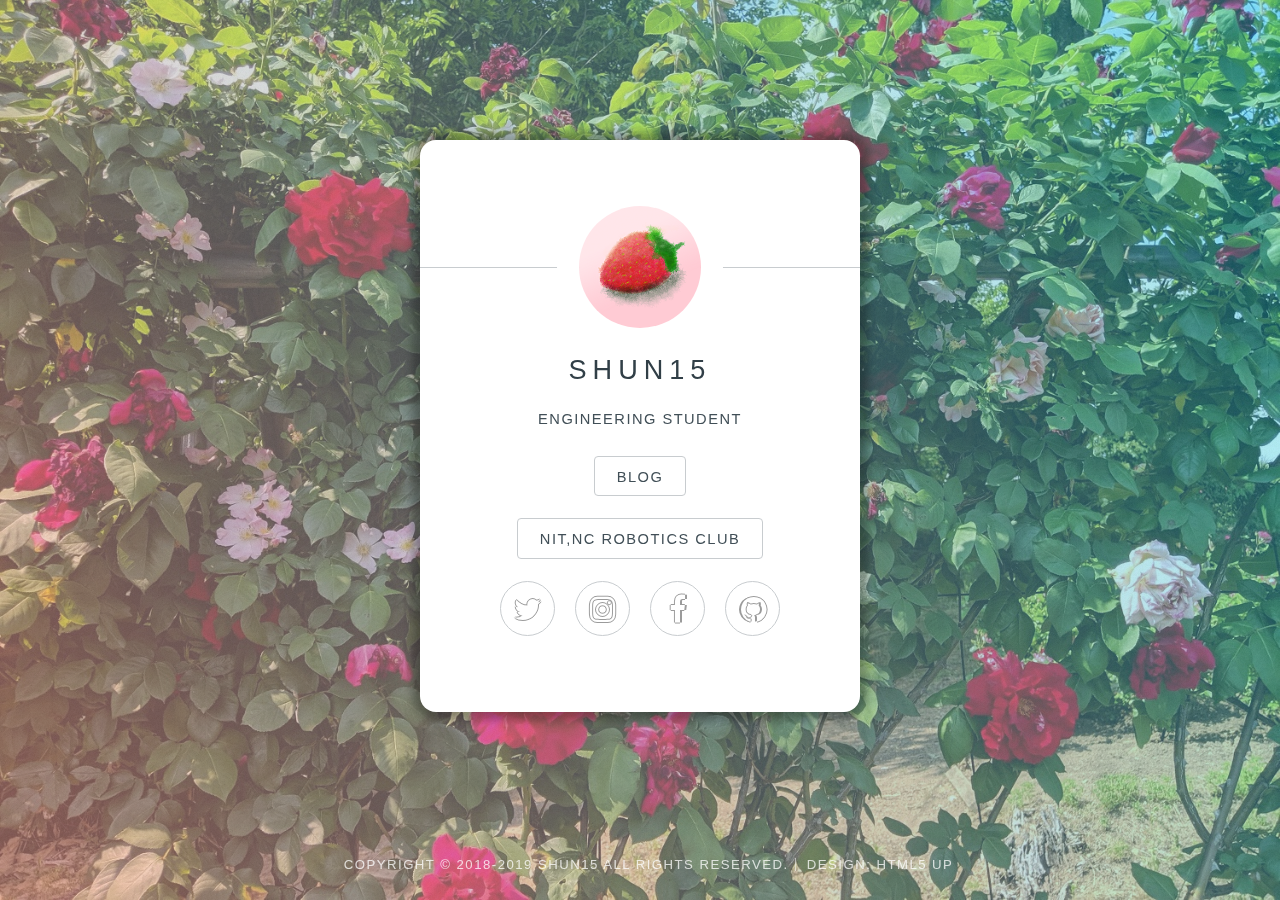
==== index.html @ b08947d2 "10th commit" ====
<!DOCTYPE HTML>
<!--
	Identity by HTML5 UP
	html5up.net | @ajlkn
	Free for personal and commercial use under the CCA 3.0 license (html5up.net/license)
-->
<html>
	<head>
		<!-- Global site tag (gtag.js) - Google Analytics -->
    <script async src="https://www.googletagmanager.com/gtag/js?id=UA-124565667-1"></script>
    <script>
        window.dataLayer = window.dataLayer || [];
        function gtag(){dataLayer.push(arguments);}
        gtag('js', new Date());
        
        gtag('config', 'UA-124565667-1', {
        'linker': {
        'domains': ['ikeshun15.github.io', 'ikeshun15.wordpress.com']
        }
        });
    </script>
		
		<title>Shun15 Personal Website</title>
		
		<!-- Favicon  -->
    		<link rel="icon" href="images/favicon.ico">
		
		<meta charset="utf-8" />
		<meta name="viewport" content="width=device-width, initial-scale=1, user-scalable=no" />
		<link rel="stylesheet" href="assets/css/main.css" />
		<noscript><link rel="stylesheet" href="assets/css/noscript.css" /></noscript>
	</head>
	<body class="is-preload">

		<!-- Wrapper -->
			<div id="wrapper">

				<!-- Main -->
					<section id="main">
						<header>
							<span class="avatar"><img src="images/logo.png" alt="" /></span>
							<h1>Shun15</h1>
							<p>Engineering Student</p>
						</header>
						
						<div class="field">
							<ul class="actions special">
								<li><a href="../index.html" class="button">Blog</a></li>
							</ul>
							<ul class="actions special">
								<li><a href="http://www.nagaoka-ct.ac.jp/st/robo/" class="button">NIT,NC Robotics Club</a></li>
							</ul>
						</div>
						
						<!--
						<hr />
						<h2>Extra Stuff!</h2>
						<form method="post" action="#">
							<div class="fields">
								<div class="field">
									<input type="text" name="name" id="name" placeholder="Name" />
								</div>
								<div class="field">
									<input type="email" name="email" id="email" placeholder="Email" />
								</div>
								<div class="field">
									<select name="department" id="department">
										<option value="">Department</option>
										<option value="sales">Sales</option>
										<option value="tech">Tech Support</option>
										<option value="null">/dev/null</option>
									</select>
								</div>
								<div class="field">
									<textarea name="message" id="message" placeholder="Message" rows="4"></textarea>
								</div>
								<div class="field">
									<input type="checkbox" id="human" name="human" /><label for="human">I'm a human</label>
								</div>
								<div class="field">
									<label>But are you a robot?</label>
									<input type="radio" id="robot_yes" name="robot" /><label for="robot_yes">Yes</label>
									<input type="radio" id="robot_no" name="robot" /><label for="robot_no">No</label>
								</div>
							</div>
							<ul class="actions special">
								<li><a href="#" class="button">Get Started</a></li>
							</ul>
						</form>
						<hr />
						-->
						<footer>
							<ul class="icons">
								<li><a href="https://twitter.com/shun15a0" class="fa-twitter">Twitter</a></li>
								<li><a href="https://www.instagram.com/shun15.0" class="fa-instagram">Instagram</a></li>
								<li><a href="https://www.facebook.com/shunichi.ikezu" class="fa-facebook">Facebook</a></li>
								<li><a href="https://github.com/ikeshun15" class="fa-github">gitgub</a></li>
							</ul>
						</footer>
					</section>

				<!-- Footer -->
					<footer id="footer">
						<ul class="copyright">
							<li>Copyright &copy; 2018-2019 shun15 All Rights Reserved.</li><li>Design: <a href="http://html5up.net">HTML5 UP</a></li>
						</ul>
					</footer>

			</div>

		<!-- Scripts -->
			<script>
				if ('addEventListener' in window) {
					window.addEventListener('load', function() { document.body.className = document.body.className.replace(/\bis-preload\b/, ''); });
					document.body.className += (navigator.userAgent.match(/(MSIE|rv:11\.0)/) ? ' is-ie' : '');
				}
			</script>

	</body>
	
<meta name="twitter:card" content="summary_large_image" />
<meta name="twitter:site" content="@shun15a0" />
<meta property="og:url" content="https://ikeshun15.github.io/index.html" />
<meta property="og:title" content="Shun15 Personal Website" />
<meta property="og:description" content="Shun15の個人サイトです" />
<meta property="og:image" content="https://ikeshun15.github.io/images/TwitterCard.jpg" />
</html>
---- assets/css/main.css ----
@import url(font-awesome.min.css);
@import url("https://fonts.googleapis.com/css?family=Source+Sans+Pro:300");

/*
	Identity by HTML5 UP
	html5up.net | @ajlkn
	Free for personal and commercial use under the CCA 3.0 license (html5up.net/license)
*/

/* Icon (alt) */

	html, body, div, span, applet, object,
	iframe, h1, h2, h3, h4, h5, h6, p, blockquote,
	pre, a, abbr, acronym, address, big, cite,
	code, del, dfn, em, img, ins, kbd, q, s, samp,
	small, strike, strong, sub, sup, tt, var, b,
	u, i, center, dl, dt, dd, ol, ul, li, fieldset,
	form, label, legend, table, caption, tbody,
	tfoot, thead, tr, th, td, article, aside,
	canvas, details, embed, figure, figcaption,
	footer, header, hgroup, menu, nav, output, ruby,
	section, summary, time, mark, audio, video {
		margin: 0;
		padding: 0;
		border: 0;
		font-size: 100%;
		font: inherit;
		vertical-align: baseline;
	}

	article, aside, details, figcaption, figure,
	footer, header, hgroup, menu, nav, section {
		display: block;
	}

	body {
		line-height: 1;
	}

	ol, ul {
		list-style: none;
	}

	blockquote, q {
		quotes: none;
	}

		blockquote:before, blockquote:after, q:before, q:after {
			content: '';
			content: none;
		}

	table {
		border-collapse: collapse;
		border-spacing: 0;
	}

	body {
		-webkit-text-size-adjust: none;
	}

	mark {
		background-color: transparent;
		color: inherit;
	}

	input::-moz-focus-inner {
		border: 0;
		padding: 0;
	}

	input, select, textarea {
		-moz-appearance: none;
		-webkit-appearance: none;
		-ms-appearance: none;
		appearance: none;
	}

/* Basic */

	@media screen and (max-width: 480px) {

		html, body {
			min-width: 320px;
		}

	}

	html {
		box-sizing: border-box;
	}

	*, *:before, *:after {
		box-sizing: inherit;
	}

	body.is-preload *, body.is-preload *:before, body.is-preload *:after {
		-moz-animation: none !important;
		-webkit-animation: none !important;
		-ms-animation: none !important;
		animation: none !important;
		-moz-transition: none !important;
		-webkit-transition: none !important;
		-ms-transition: none !important;
		transition: none !important;
	}

	html {
		height: 100%;
	}

	body {
		height: 100%;
		background-color: #ffffff;
		background-image: url("images/overlay.png"), -moz-linear-gradient(60deg, rgba(255, 165, 150, 0.5) 5%, rgba(0, 228, 255, 0.35)), url("../../images/bg.jpg");
		background-image: url("images/overlay.png"), -webkit-linear-gradient(60deg, rgba(255, 165, 150, 0.5) 5%, rgba(0, 228, 255, 0.35)), url("../../images/bg.jpg");
		background-image: url("images/overlay.png"), -ms-linear-gradient(60deg, rgba(255, 165, 150, 0.5) 5%, rgba(0, 228, 255, 0.35)), url("../../images/bg.jpg");
		background-image: url("images/overlay.png"), linear-gradient(60deg, rgba(255, 165, 150, 0.5) 5%, rgba(0, 228, 255, 0.35)), url("../../images/bg.jpg");
		background-repeat: repeat,			no-repeat,			no-repeat;
		background-size: 100px 100px, cover,				cover;
		background-position: top left,		center center,		bottom center;
		background-attachment: fixed,			fixed,				fixed;
	}

		body:after {
			content: '';
			display: block;
			position: fixed;
			top: 0;
			left: 0;
			width: 100%;
			height: inherit;
			opacity: 0;
			z-index: 1;
			background-color: #ffffff;
			background-image: url("images/overlay.png"), -moz-linear-gradient(60deg, rgba(255, 165, 150, 0.5) 5%, rgba(0, 228, 255, 0.35));
			background-image: url("images/overlay.png"), -webkit-linear-gradient(60deg, rgba(255, 165, 150, 0.5) 5%, rgba(0, 228, 255, 0.35));
			background-image: url("images/overlay.png"), -ms-linear-gradient(60deg, rgba(255, 165, 150, 0.5) 5%, rgba(0, 228, 255, 0.35));
			background-image: url("images/overlay.png"), linear-gradient(60deg, rgba(255, 165, 150, 0.5) 5%, rgba(0, 228, 255, 0.35));
			background-repeat: repeat,			no-repeat;
			background-size: 100px 100px, cover;
			background-position: top left,		center center;
			-moz-transition: opacity 1.75s ease-out;
			-webkit-transition: opacity 1.75s ease-out;
			-ms-transition: opacity 1.75s ease-out;
			transition: opacity 1.75s ease-out;
		}

		body.is-preload:after {
			opacity: 1;
		}

/* Type */

	body, input, select, textarea {
		color: #414f57;
		font-family: "GoogleSans", Helvetica, sans-serif;
		font-size: 14pt;
		font-weight: 300;
		line-height: 2;
		letter-spacing: 0.1em;
		text-transform: uppercase;
	}

		@media screen and (max-width: 1680px) {

			body, input, select, textarea {
				font-size: 11pt;
			}

		}

		@media screen and (max-width: 480px) {

			body, input, select, textarea {
				font-size: 10pt;
				line-height: 1.75;
			}

		}

	a {
		-moz-transition: color 0.2s ease, border-color 0.2s ease;
		-webkit-transition: color 0.2s ease, border-color 0.2s ease;
		-ms-transition: color 0.2s ease, border-color 0.2s ease;
		transition: color 0.2s ease, border-color 0.2s ease;
		color: inherit;
		text-decoration: none;
	}

		a:before {
			-moz-transition: color 0.2s ease, text-shadow 0.2s ease;
			-webkit-transition: color 0.2s ease, text-shadow 0.2s ease;
			-ms-transition: color 0.2s ease, text-shadow 0.2s ease;
			transition: color 0.2s ease, text-shadow 0.2s ease;
		}

		a:hover {
			color: #ff7496;
		}

	strong, b {
		color: #313f47;
	}

	em, i {
		font-style: italic;
	}

	p {
		margin: 0 0 1.5em 0;
	}

	h1, h2, h3, h4, h5, h6 {
		color: #313f47;
		line-height: 1.5;
		margin: 0 0 0.75em 0;
	}

		h1 a, h2 a, h3 a, h4 a, h5 a, h6 a {
			color: inherit;
			text-decoration: none;
		}

	h1 {
		font-size: 1.85em;
		letter-spacing: 0.22em;
		margin: 0 0 0.525em 0;
	}

	h2 {
		font-size: 1.25em;
	}

	h3 {
		font-size: 1em;
	}

	h4 {
		font-size: 1em;
	}

	h5 {
		font-size: 1em;
	}

	h6 {
		font-size: 1em;
	}

	@media screen and (max-width: 480px) {

		h1 {
			font-size: 1.65em;
		}

	}

	sub {
		font-size: 0.8em;
		position: relative;
		top: 0.5em;
	}

	sup {
		font-size: 0.8em;
		position: relative;
		top: -0.5em;
	}

	hr {
		border: 0;
		border-bottom: solid 1px #c8cccf;
		margin: 3em 0;
	}

/* Form */

	form {
		margin: 0 0 1.5em 0;
	}

		form > :last-child {
			margin-bottom: 0;
		}

		form > .fields {
			display: -moz-flex;
			display: -webkit-flex;
			display: -ms-flex;
			display: flex;
			-moz-flex-wrap: wrap;
			-webkit-flex-wrap: wrap;
			-ms-flex-wrap: wrap;
			flex-wrap: wrap;
			width: calc(100% + 2.25em);
			margin: -1.125em 0 1.5em -1.125em;
		}

			form > .fields > .field {
				-moz-flex-grow: 0;
				-webkit-flex-grow: 0;
				-ms-flex-grow: 0;
				flex-grow: 0;
				-moz-flex-shrink: 0;
				-webkit-flex-shrink: 0;
				-ms-flex-shrink: 0;
				flex-shrink: 0;
				padding: 1.125em 0 0 1.125em;
				width: calc(100% - 1.125em);
			}

				form > .fields > .field.half {
					width: calc(50% - 0.5625em);
				}

				form > .fields > .field.third {
					width: calc(100%/3 - 0.375em);
				}

				form > .fields > .field.quarter {
					width: calc(25% - 0.28125em);
				}

		@media screen and (max-width: 480px) {

			form > .fields {
				width: calc(100% + 2.25em);
				margin: -1.125em 0 1.5em -1.125em;
			}

				form > .fields > .field {
					padding: 1.125em 0 0 1.125em;
					width: calc(100% - 1.125em);
				}

					form > .fields > .field.half {
						width: calc(100% - 1.125em);
					}

					form > .fields > .field.third {
						width: calc(100% - 1.125em);
					}

					form > .fields > .field.quarter {
						width: calc(100% - 1.125em);
					}

		}

	label {
		color: #313f47;
		display: block;
		font-size: 0.9em;
		margin: 0 0 0.75em 0;
	}

	input[type="text"],
	input[type="password"],
	input[type="email"],
	input[type="tel"],
	select,
	textarea {
		-moz-appearance: none;
		-webkit-appearance: none;
		-ms-appearance: none;
		appearance: none;
		border-radius: 4px;
		border: solid 1px #c8cccf;
		color: inherit;
		display: block;
		outline: 0;
		padding: 0 1em;
		text-decoration: none;
		width: 100%;
	}

		input[type="text"]:invalid,
		input[type="password"]:invalid,
		input[type="email"]:invalid,
		input[type="tel"]:invalid,
		select:invalid,
		textarea:invalid {
			box-shadow: none;
		}

		input[type="text"]:focus,
		input[type="password"]:focus,
		input[type="email"]:focus,
		input[type="tel"]:focus,
		select:focus,
		textarea:focus {
			border-color: #ff7496;
		}

	select {
		background-image: url("data:image/svg+xml;charset=utf8,%3Csvg xmlns='http://www.w3.org/2000/svg' width='40' height='40' preserveAspectRatio='none' viewBox='0 0 40 40'%3E%3Cpath d='M9.4,12.3l10.4,10.4l10.4-10.4c0.2-0.2,0.5-0.4,0.9-0.4c0.3,0,0.6,0.1,0.9,0.4l3.3,3.3c0.2,0.2,0.4,0.5,0.4,0.9 c0,0.4-0.1,0.6-0.4,0.9L20.7,31.9c-0.2,0.2-0.5,0.4-0.9,0.4c-0.3,0-0.6-0.1-0.9-0.4L4.3,17.3c-0.2-0.2-0.4-0.5-0.4-0.9 c0-0.4,0.1-0.6,0.4-0.9l3.3-3.3c0.2-0.2,0.5-0.4,0.9-0.4S9.1,12.1,9.4,12.3z' fill='%23c8cccf' /%3E%3C/svg%3E");
		background-size: 1.25rem;
		background-repeat: no-repeat;
		background-position: calc(100% - 1rem) center;
		height: 2.75em;
		padding-right: 2.75em;
		text-overflow: ellipsis;
	}

		select option {
			color: #313f47;
			background: #ffffff;
		}

		select:focus::-ms-value {
			background-color: transparent;
		}

		select::-ms-expand {
			display: none;
		}

	input[type="text"],
	input[type="password"],
	input[type="email"],
	select {
		height: 2.75em;
	}

	textarea {
		padding: 0.75em 1em;
	}

	input[type="checkbox"],
	input[type="radio"] {
		-moz-appearance: none;
		-webkit-appearance: none;
		-ms-appearance: none;
		appearance: none;
		display: block;
		float: left;
		margin-right: -2em;
		opacity: 0;
		width: 1em;
		z-index: -1;
	}

		input[type="checkbox"] + label,
		input[type="radio"] + label {
			text-decoration: none;
			color: #414f57;
			cursor: pointer;
			display: inline-block;
			font-size: 1em;
			font-weight: 300;
			padding-left: 2.4em;
			padding-right: 0.75em;
			position: relative;
		}

			input[type="checkbox"] + label:before,
			input[type="radio"] + label:before {
				-moz-osx-font-smoothing: grayscale;
				-webkit-font-smoothing: antialiased;
				font-family: FontAwesome;
				font-style: normal;
				font-weight: normal;
				text-transform: none !important;
			}

			input[type="checkbox"] + label:before,
			input[type="radio"] + label:before {
				border-radius: 4px;
				border: solid 1px #c8cccf;
				content: '';
				display: inline-block;
				height: 1.65em;
				left: 0;
				line-height: 1.58125em;
				position: absolute;
				text-align: center;
				top: 0.15em;
				width: 1.65em;
			}

		input[type="checkbox"]:checked + label:before,
		input[type="radio"]:checked + label:before {
			color: #ff7496;
			content: '\f00c';
		}

		input[type="checkbox"]:focus + label:before,
		input[type="radio"]:focus + label:before {
			border-color: #ff7496;
		}

	input[type="checkbox"] + label:before {
		border-radius: 4px;
	}

	input[type="radio"] + label:before {
		border-radius: 100%;
	}

	::-webkit-input-placeholder {
		color: #616f77 !important;
		opacity: 1.0;
	}

	:-moz-placeholder {
		color: #616f77 !important;
		opacity: 1.0;
	}

	::-moz-placeholder {
		color: #616f77 !important;
		opacity: 1.0;
	}

	:-ms-input-placeholder {
		color: #616f77 !important;
		opacity: 1.0;
	}

/* Icon */

	.icon {
		text-decoration: none;
		position: relative;
		border-bottom: none;
	}

		.icon:before {
			-moz-osx-font-smoothing: grayscale;
			-webkit-font-smoothing: antialiased;
			font-family: FontAwesome;
			font-style: normal;
			font-weight: normal;
			text-transform: none !important;
		}

		.icon > .label {
			display: none;
		}

/* List */

	ol {
		list-style: decimal;
		margin: 0 0 1.5em 0;
		padding-left: 1.25em;
	}

		ol li {
			padding-left: 0.25em;
		}

	ul {
		list-style: disc;
		margin: 0 0 1.5em 0;
		padding-left: 1em;
	}

		ul li {
			padding-left: 0.5em;
		}

		ul.alt {
			list-style: none;
			padding-left: 0;
		}

			ul.alt li {
				border-top: solid 1px #c8cccf;
				padding: 0.5em 0;
			}

				ul.alt li:first-child {
					border-top: 0;
					padding-top: 0;
				}

	dl {
		margin: 0 0 1.5em 0;
	}

		dl dt {
			display: block;
			margin: 0 0 0.75em 0;
		}

		dl dd {
			margin-left: 1.5em;
		}

/* Actions */

	ul.actions {
		display: -moz-flex;
		display: -webkit-flex;
		display: -ms-flex;
		display: flex;
		cursor: default;
		list-style: none;
		margin-left: -0.75em;
		padding-left: 0;
	}

		ul.actions li {
			padding: 0 0 0 0.75em;
			vertical-align: middle;
		}

		ul.actions.special {
			-moz-justify-content: center;
			-webkit-justify-content: center;
			-ms-justify-content: center;
			justify-content: center;
			width: 100%;
			margin-left: 0;
		}

			ul.actions.special li:first-child {
				padding-left: 0;
			}

		ul.actions.stacked {
			-moz-flex-direction: column;
			-webkit-flex-direction: column;
			-ms-flex-direction: column;
			flex-direction: column;
			margin-left: 0;
		}

			ul.actions.stacked li {
				padding: 0.975em 0 0 0;
			}

				ul.actions.stacked li:first-child {
					padding-top: 0;
				}

		ul.actions.fit {
			width: calc(100% + 0.75em);
		}

			ul.actions.fit li {
				-moz-flex-grow: 1;
				-webkit-flex-grow: 1;
				-ms-flex-grow: 1;
				flex-grow: 1;
				-moz-flex-shrink: 1;
				-webkit-flex-shrink: 1;
				-ms-flex-shrink: 1;
				flex-shrink: 1;
				width: 100%;
			}

				ul.actions.fit li > * {
					width: 100%;
				}

			ul.actions.fit.stacked {
				width: 100%;
			}

		@media screen and (max-width: 480px) {

			ul.actions:not(.fixed) {
				-moz-flex-direction: column;
				-webkit-flex-direction: column;
				-ms-flex-direction: column;
				flex-direction: column;
				margin-left: 0;
				width: 100% !important;
			}

				ul.actions:not(.fixed) li {
					-moz-flex-grow: 1;
					-webkit-flex-grow: 1;
					-ms-flex-grow: 1;
					flex-grow: 1;
					-moz-flex-shrink: 1;
					-webkit-flex-shrink: 1;
					-ms-flex-shrink: 1;
					flex-shrink: 1;
					padding: 0.75em 0 0 0;
					text-align: center;
					width: 100%;
				}

					ul.actions:not(.fixed) li > * {
						width: 100%;
					}

					ul.actions:not(.fixed) li:first-child {
						padding-top: 0;
					}

					ul.actions:not(.fixed) li input[type="submit"],
					ul.actions:not(.fixed) li input[type="reset"],
					ul.actions:not(.fixed) li input[type="button"],
					ul.actions:not(.fixed) li button,
					ul.actions:not(.fixed) li .button {
						width: 100%;
					}

						ul.actions:not(.fixed) li input[type="submit"].icon:before,
						ul.actions:not(.fixed) li input[type="reset"].icon:before,
						ul.actions:not(.fixed) li input[type="button"].icon:before,
						ul.actions:not(.fixed) li button.icon:before,
						ul.actions:not(.fixed) li .button.icon:before {
							margin-left: -0.5rem;
						}

		}

/* Icons */

	ul.icons {
		cursor: default;
		list-style: none;
		padding-left: 0;
		margin-top: -0.675em;
	}

		ul.icons li {
			display: inline-block;
			padding: 0.675em 0.5em;
		}

			ul.icons li a {
				text-decoration: none;
				position: relative;
				display: block;
				width: 3.75em;
				height: 3.75em;
				border-radius: 100%;
				border: solid 1px #c8cccf;
				line-height: 3.75em;
				overflow: hidden;
				text-align: center;
				text-indent: 3.75em;
				white-space: nowrap;
			}

				ul.icons li a:before {
					-moz-osx-font-smoothing: grayscale;
					-webkit-font-smoothing: antialiased;
					font-family: FontAwesome;
					font-style: normal;
					font-weight: normal;
					text-transform: none !important;
				}

				ul.icons li a:before {
					color: #ffffff;
					text-shadow: 1.25px 0px 0px #9b9b9b, -1.25px 0px 0px #9b9b9b, 0px 1.25px 0px #9b9b9b, 0px -1.25px 0px #9b9b9b;
				}

				ul.icons li a:hover:before {
					text-shadow: 1.25px 0px 0px #ff7496, -1.25px 0px 0px #ff7496, 0px 1.25px 0px #ff7496, 0px -1.25px 0px #ff7496;
				}

				ul.icons li a:before {
					position: absolute;
					top: 0;
					left: 0;
					width: inherit;
					height: inherit;
					font-size: 1.85rem;
					line-height: inherit;
					text-align: center;
					text-indent: 0;
				}

				ul.icons li a:hover {
					border-color: #ff7496;
				}

		@media screen and (max-width: 480px) {

			ul.icons li a:before {
				font-size: 1.5rem;
			}

		}

/* Button */

	input[type="submit"],
	input[type="reset"],
	input[type="button"],
	button,
	.button {
		-moz-appearance: none;
		-webkit-appearance: none;
		-ms-appearance: none;
		appearance: none;
		-moz-transition: background-color 0.2s ease-in-out, border-color 0.2s ease-in-out, color 0.2s ease-in-out;
		-webkit-transition: background-color 0.2s ease-in-out, border-color 0.2s ease-in-out, color 0.2s ease-in-out;
		-ms-transition: background-color 0.2s ease-in-out, border-color 0.2s ease-in-out, color 0.2s ease-in-out;
		transition: background-color 0.2s ease-in-out, border-color 0.2s ease-in-out, color 0.2s ease-in-out;
		display: inline-block;
		height: 2.75em;
		line-height: 2.75em;
		padding: 0 1.5em;
		background-color: transparent;
		border-radius: 4px;
		border: solid 1px #c8cccf;
		color: #414f57 !important;
		cursor: pointer;
		text-align: center;
		text-decoration: none;
		white-space: nowrap;
	}

		input[type="submit"]:hover,
		input[type="reset"]:hover,
		input[type="button"]:hover,
		button:hover,
		.button:hover {
			border-color: #ff7496;
			color: #ff7496 !important;
		}

		input[type="submit"].icon,
		input[type="reset"].icon,
		input[type="button"].icon,
		button.icon,
		.button.icon {
			padding-left: 1.35em;
		}

			input[type="submit"].icon:before,
			input[type="reset"].icon:before,
			input[type="button"].icon:before,
			button.icon:before,
			.button.icon:before {
				margin-right: 0.5em;
			}

		input[type="submit"].fit,
		input[type="reset"].fit,
		input[type="button"].fit,
		button.fit,
		.button.fit {
			width: 100%;
		}

		input[type="submit"].small,
		input[type="reset"].small,
		input[type="button"].small,
		button.small,
		.button.small {
			font-size: 0.8em;
		}

		input[type="submit"].large,
		input[type="reset"].large,
		input[type="button"].large,
		button.large,
		.button.large {
			font-size: 1.35em;
		}

		input[type="submit"].disabled, input[type="submit"]:disabled,
		input[type="reset"].disabled,
		input[type="reset"]:disabled,
		input[type="button"].disabled,
		input[type="button"]:disabled,
		button.disabled,
		button:disabled,
		.button.disabled,
		.button:disabled {
			pointer-events: none;
			opacity: 0.5;
		}

/* Main */

	#main {
		-moz-transform-origin: 50% 50%;
		-webkit-transform-origin: 50% 50%;
		-ms-transform-origin: 50% 50%;
		transform-origin: 50% 50%;
		-moz-transform: rotateX(0deg);
		-webkit-transform: rotateX(0deg);
		-ms-transform: rotateX(0deg);
		transform: rotateX(0deg);
		-moz-transition: opacity 1s ease, -moz-transform 1s ease;
		-webkit-transition: opacity 1s ease, -webkit-transform 1s ease;
		-ms-transition: opacity 1s ease, -ms-transform 1s ease;
		transition: opacity 1s ease, transform 1s ease;
		padding: 4.5em 3em 3em 3em ;
		background: #ffffff;
		border-radius: 16px;
		cursor: default;
		max-width: 100%;
		opacity: 1;
		position: relative;
		text-align: center;
		width: 30em;
		box-shadow: 0px 0px 8px 8px rgba(0,0,0,0.3);
	}

		#main .avatar {
			position: relative;
			display: block;
			margin-bottom: 1.5em;
		}

			#main .avatar img {
				display: block;
				margin: 0 auto;
				border-radius: 100%;
				box-shadow: 0 0 0 1.5em #ffffff;
			}

			#main .avatar:before {
				content: '';
				display: block;
				position: absolute;
				top: 50%;
				left: -3em;
				width: calc(100% + 6em);
				height: 1px;
				z-index: -1;
				background: #c8cccf;
			}

		@media screen and (max-width: 480px) {

			#main {
				padding: 4em 2em 2.5em 2em ;
				width: 100%;
			}

				#main .avatar:before {
					left: -2em;
					width: calc(100% + 4em);
				}

		}

		body.is-preload #main {
			-moz-transform: rotateX(15deg);
			-webkit-transform: rotateX(15deg);
			-ms-transform: rotateX(15deg);
			transform: rotateX(15deg);
			opacity: 0;
		}

/* Footer */

	#footer {
		-moz-align-self: -moz-flex-end;
		-webkit-align-self: -webkit-flex-end;
		-ms-align-self: -ms-flex-end;
		align-self: flex-end;
		width: 100%;
		padding: 1.5em 0 0 0;
		color: rgba(255, 255, 255, 0.75);
		cursor: default;
		text-align: center;
	}

		#footer .copyright {
			margin: 0;
			padding: 0;
			font-size: 0.9em;
			list-style: none;
		}

			#footer .copyright li {
				display: inline-block;
				margin: 0 0 0 0.45em;
				padding: 0 0 0 0.85em;
				border-left: solid 1px rgba(255, 255, 255, 0.5);
				line-height: 1;
			}

				#footer .copyright li:first-child {
					border-left: 0;
				}

/* Wrapper */

	#wrapper {
		display: -moz-flex;
		display: -webkit-flex;
		display: -ms-flex;
		display: flex;
		-moz-align-items: center;
		-webkit-align-items: center;
		-ms-align-items: center;
		align-items: center;
		-moz-justify-content: space-between;
		-webkit-justify-content: space-between;
		-ms-justify-content: space-between;
		justify-content: space-between;
		-moz-flex-direction: column;
		-webkit-flex-direction: column;
		-ms-flex-direction: column;
		flex-direction: column;
		-moz-perspective: 1000px;
		-webkit-perspective: 1000px;
		-ms-perspective: 1000px;
		perspective: 1000px;
		position: relative;
		min-height: 100%;
		padding: 1.5em;
		z-index: 2;
	}

		#wrapper > * {
			z-index: 1;
		}

		#wrapper:before {
			content: '';
			display: block;
		}

		@media screen and (max-width: 360px) {

			#wrapper {
				padding: 0.75em;
			}

		}

		body.is-ie #wrapper {
			height: 100%;
		}
---- assets/css/noscript.css ----
/*
	Identity by HTML5 UP
	html5up.net | @ajlkn
	Free for personal and commercial use under the CCA 3.0 license (html5up.net/license)
*/

/* Basic */

	body:after {
		display: none;
	}

/* Main */

	#main {
		-moz-transform: none !important;
		-webkit-transform: none !important;
		-ms-transform: none !important;
		transform: none !important;
		opacity: 1 !important;
	}
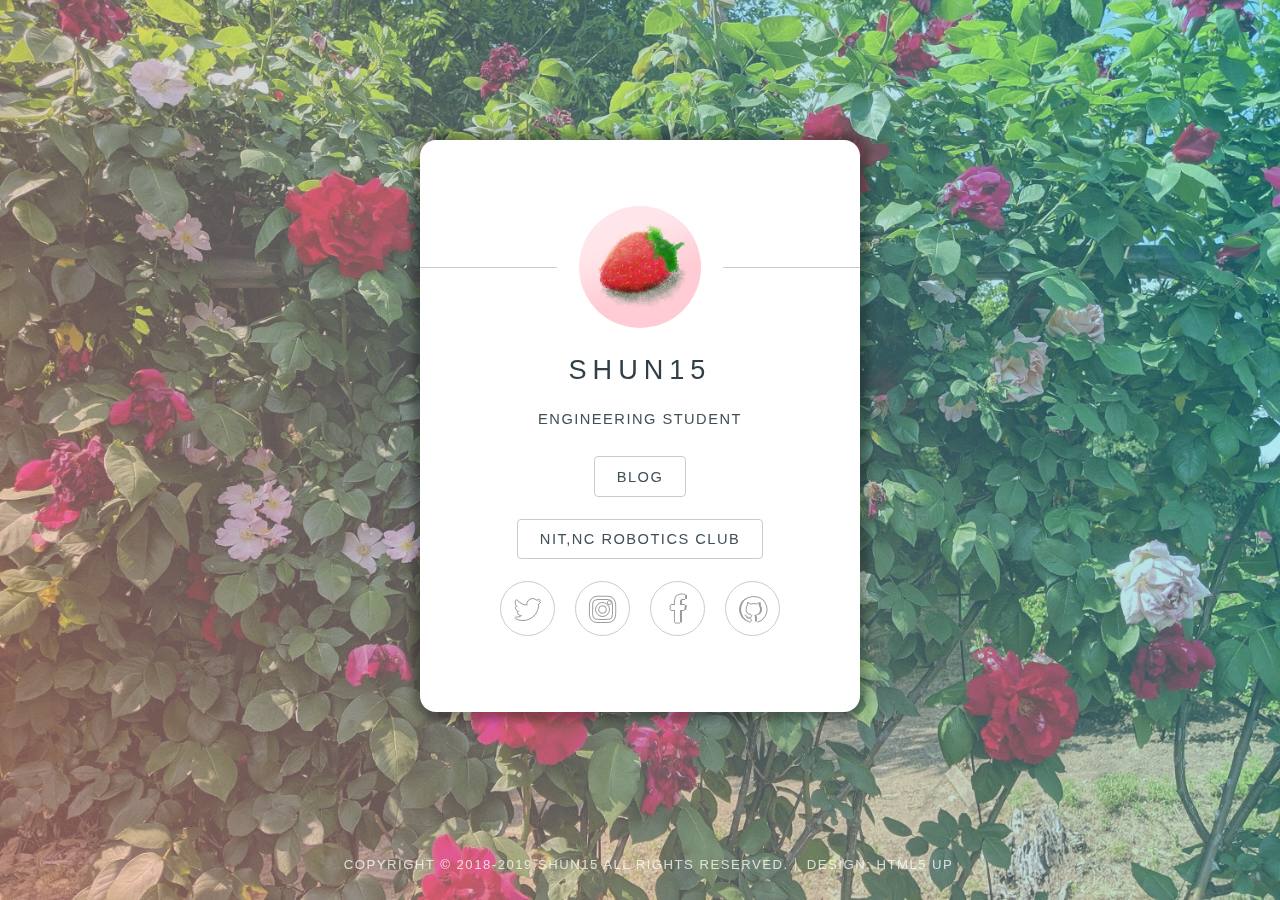
==== commit 45b67306: "11th commit" ====
--- a/index.html
+++ b/index.html
@@ -45,7 +45,7 @@
 						
 						<div class="field">
 							<ul class="actions special">
-								<li><a href="../index.html" class="button">Blog</a></li>
+								<li><a href="https://ikeshun15.wordpress.com/" class="button">Blog</a></li>
 							</ul>
 							<ul class="actions special">
 								<li><a href="http://www.nagaoka-ct.ac.jp/st/robo/" class="button">NIT,NC Robotics Club</a></li>
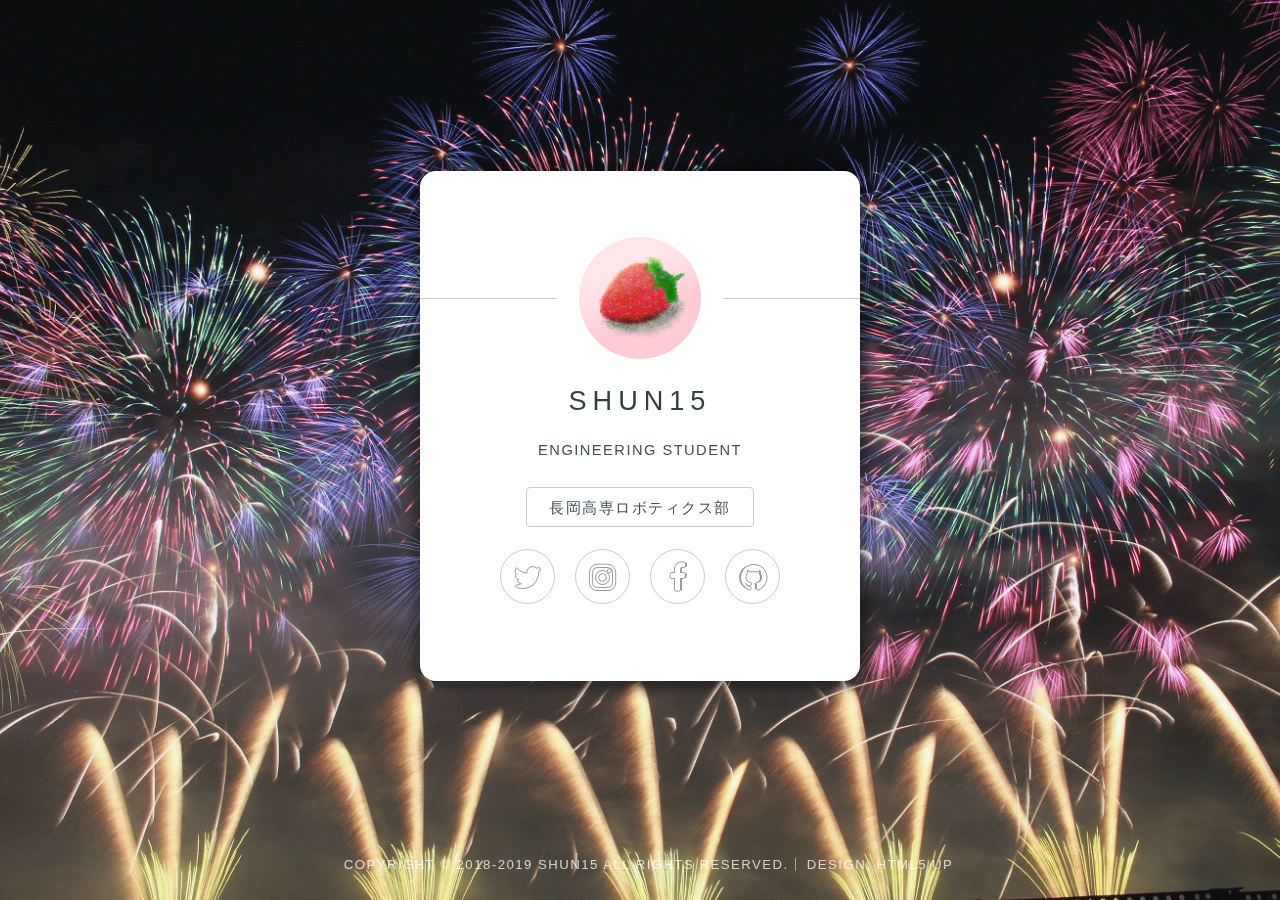
==== commit ceb80f70: "13th commit" ====
--- a/index.html
+++ b/index.html
@@ -44,12 +44,19 @@
 						</header>
 						
 						<div class="field">
+							<!--
 							<ul class="actions special">
 								<li><a href="https://ikeshun15.wordpress.com/" class="button">Blog</a></li>
 							</ul>
+							-->
 							<ul class="actions special">
-								<li><a href="http://www.nagaoka-ct.ac.jp/st/robo/" class="button">NIT,NC Robotics Club</a></li>
+								<li><a href="http://www.nagaoka-ct.ac.jp/st/robo/" class="button">長岡高専ロボティクス部</a></li>
 							</ul>
+							<!--
+							<ul class="actions special">
+								<li><a href="data/shun15_sound_app.apk" class="button">shun15 sound app</a></li>
+							</ul>
+							-->
 						</div>
 						
 						<!--
@@ -92,7 +99,7 @@
 						<footer>
 							<ul class="icons">
 								<li><a href="https://twitter.com/shun15a0" class="fa-twitter">Twitter</a></li>
-								<li><a href="https://www.instagram.com/shun15.0" class="fa-instagram">Instagram</a></li>
+								<li><a href="https://www.instagram.com/shun15a0" class="fa-instagram">Instagram</a></li>
 								<li><a href="https://www.facebook.com/shunichi.ikezu" class="fa-facebook">Facebook</a></li>
 								<li><a href="https://github.com/ikeshun15" class="fa-github">gitgub</a></li>
 							</ul>
--- a/assets/css/main.css
+++ b/assets/css/main.css
@@ -112,10 +112,13 @@
 	body {
 		height: 100%;
 		background-color: #ffffff;
+		/*
 		background-image: url("images/overlay.png"), -moz-linear-gradient(60deg, rgba(255, 165, 150, 0.5) 5%, rgba(0, 228, 255, 0.35)), url("../../images/bg.jpg");
 		background-image: url("images/overlay.png"), -webkit-linear-gradient(60deg, rgba(255, 165, 150, 0.5) 5%, rgba(0, 228, 255, 0.35)), url("../../images/bg.jpg");
 		background-image: url("images/overlay.png"), -ms-linear-gradient(60deg, rgba(255, 165, 150, 0.5) 5%, rgba(0, 228, 255, 0.35)), url("../../images/bg.jpg");
 		background-image: url("images/overlay.png"), linear-gradient(60deg, rgba(255, 165, 150, 0.5) 5%, rgba(0, 228, 255, 0.35)), url("../../images/bg.jpg");
+		*/
+		background-image: url("images/overlay.png"), url("../../images/bg.jpg");
 		background-repeat: repeat,			no-repeat,			no-repeat;
 		background-size: 100px 100px, cover,				cover;
 		background-position: top left,		center center,		bottom center;
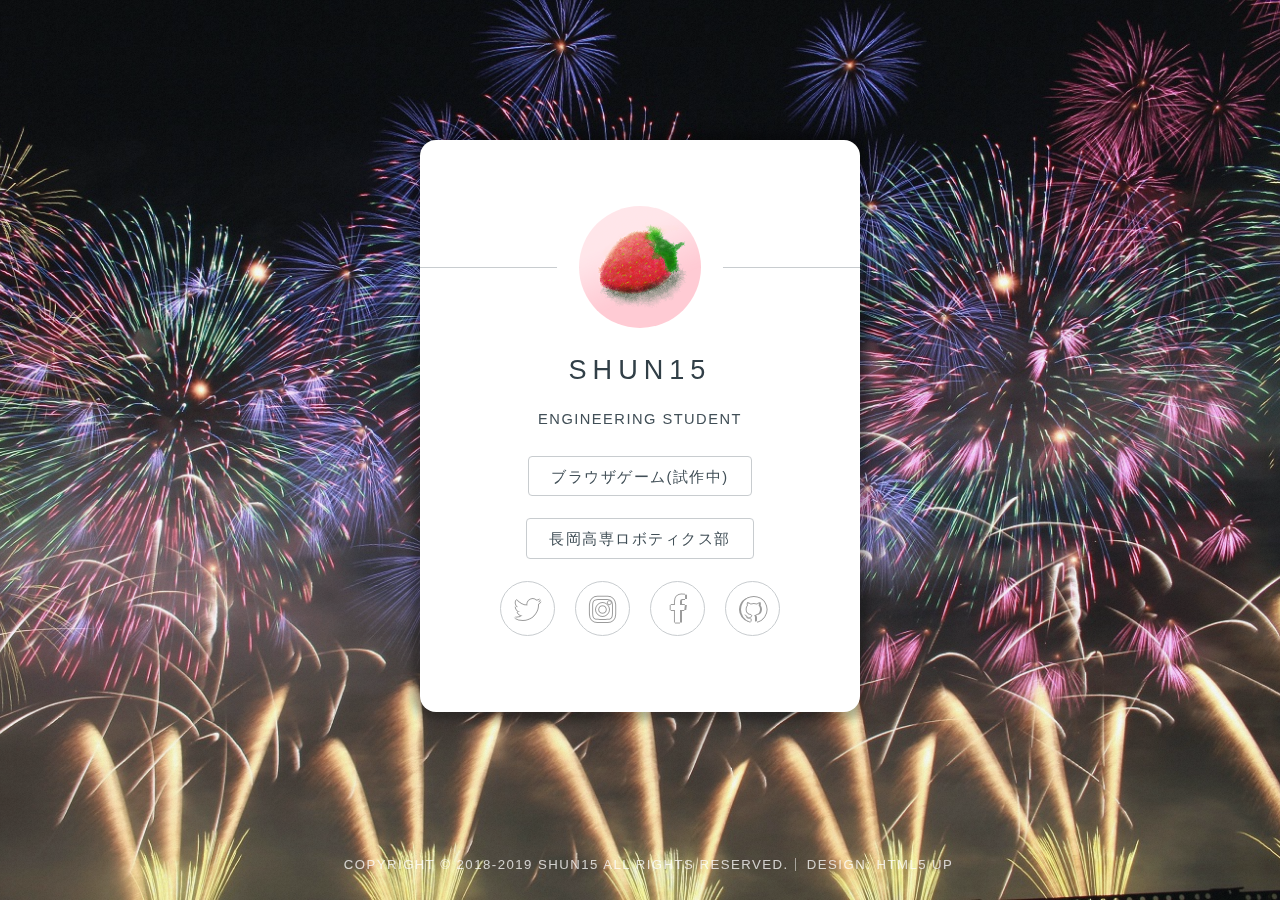
==== commit ce306608: "14th commit" ====
--- a/index.html
+++ b/index.html
@@ -49,6 +49,9 @@
 								<li><a href="https://ikeshun15.wordpress.com/" class="button">Blog</a></li>
 							</ul>
 							-->
+							<ul class="actions special">
+								<li><a href="game_page.html" class="button">ブラウザゲーム(試作中)</a></li>
+							</ul>
 							<ul class="actions special">
 								<li><a href="http://www.nagaoka-ct.ac.jp/st/robo/" class="button">長岡高専ロボティクス部</a></li>
 							</ul>
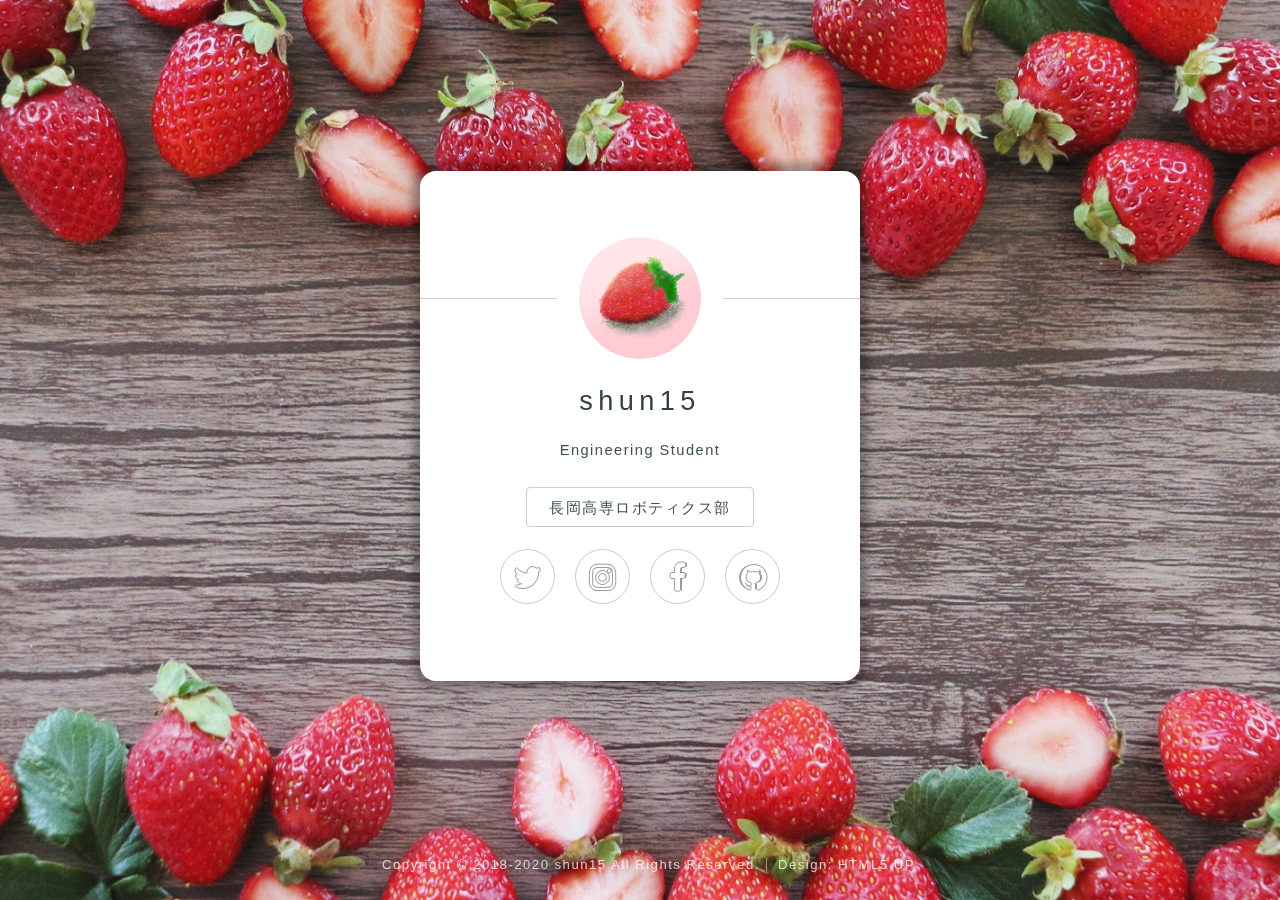
==== commit abb8eb86: "16th commit" ====
--- a/index.html
+++ b/index.html
@@ -20,7 +20,7 @@
         });
     </script>
 		
-		<title>Shun15 Personal Website</title>
+		<title>shun15 Personal Website</title>
 		
 		<!-- Favicon  -->
     		<link rel="icon" href="images/favicon.ico">
@@ -39,7 +39,7 @@
 					<section id="main">
 						<header>
 							<span class="avatar"><img src="images/logo.png" alt="" /></span>
-							<h1>Shun15</h1>
+							<h1>shun15</h1>
 							<p>Engineering Student</p>
 						</header>
 						
@@ -50,10 +50,7 @@
 							</ul>
 							-->
 							<ul class="actions special">
-								<li><a href="game_page.html" class="button">ブラウザゲーム(試作中)</a></li>
-							</ul>
-							<ul class="actions special">
-								<li><a href="http://www.nagaoka-ct.ac.jp/st/robo/" class="button">長岡高専ロボティクス部</a></li>
+								<li><a href="http://www.nagaoka-ct.ac.jp/st/robo/" class="button" target="_blank">長岡高専ロボティクス部</a></li>
 							</ul>
 							<!--
 							<ul class="actions special">
@@ -101,10 +98,10 @@
 						-->
 						<footer>
 							<ul class="icons">
-								<li><a href="https://twitter.com/shun15a0" class="fa-twitter">Twitter</a></li>
-								<li><a href="https://www.instagram.com/shun15a0" class="fa-instagram">Instagram</a></li>
-								<li><a href="https://www.facebook.com/shunichi.ikezu" class="fa-facebook">Facebook</a></li>
-								<li><a href="https://github.com/ikeshun15" class="fa-github">gitgub</a></li>
+								<li><a href="https://twitter.com/shun15a0" class="fa-twitter" target="_blank">Twitter</a></li>
+								<li><a href="https://www.instagram.com/shun15a0" class="fa-instagram" target="_blank">Instagram</a></li>
+								<li><a href="https://www.facebook.com/shunichi.ikezu" class="fa-facebook" target="_blank">Facebook</a></li>
+								<li><a href="https://github.com/ikeshun15" class="fa-github" target="_blank">GitHub</a></li>
 							</ul>
 						</footer>
 					</section>
@@ -112,7 +109,7 @@
 				<!-- Footer -->
 					<footer id="footer">
 						<ul class="copyright">
-							<li>Copyright &copy; 2018-2019 shun15 All Rights Reserved.</li><li>Design: <a href="http://html5up.net">HTML5 UP</a></li>
+							<li>Copyright &copy; 2018-2020 shun15 All Rights Reserved.</li><li>Design: <a href="http://html5up.net">HTML5 UP</a></li>
 						</ul>
 					</footer>
 
--- a/assets/css/main.css
+++ b/assets/css/main.css
@@ -162,7 +162,7 @@
 		font-weight: 300;
 		line-height: 2;
 		letter-spacing: 0.1em;
-		text-transform: uppercase;
+		text-transform: none;
 	}
 
 		@media screen and (max-width: 1680px) {
@@ -227,7 +227,7 @@
 
 	h1 {
 		font-size: 1.85em;
-		letter-spacing: 0.22em;
+		letter-spacing: 0.2em;
 		margin: 0 0 0.525em 0;
 	}
 
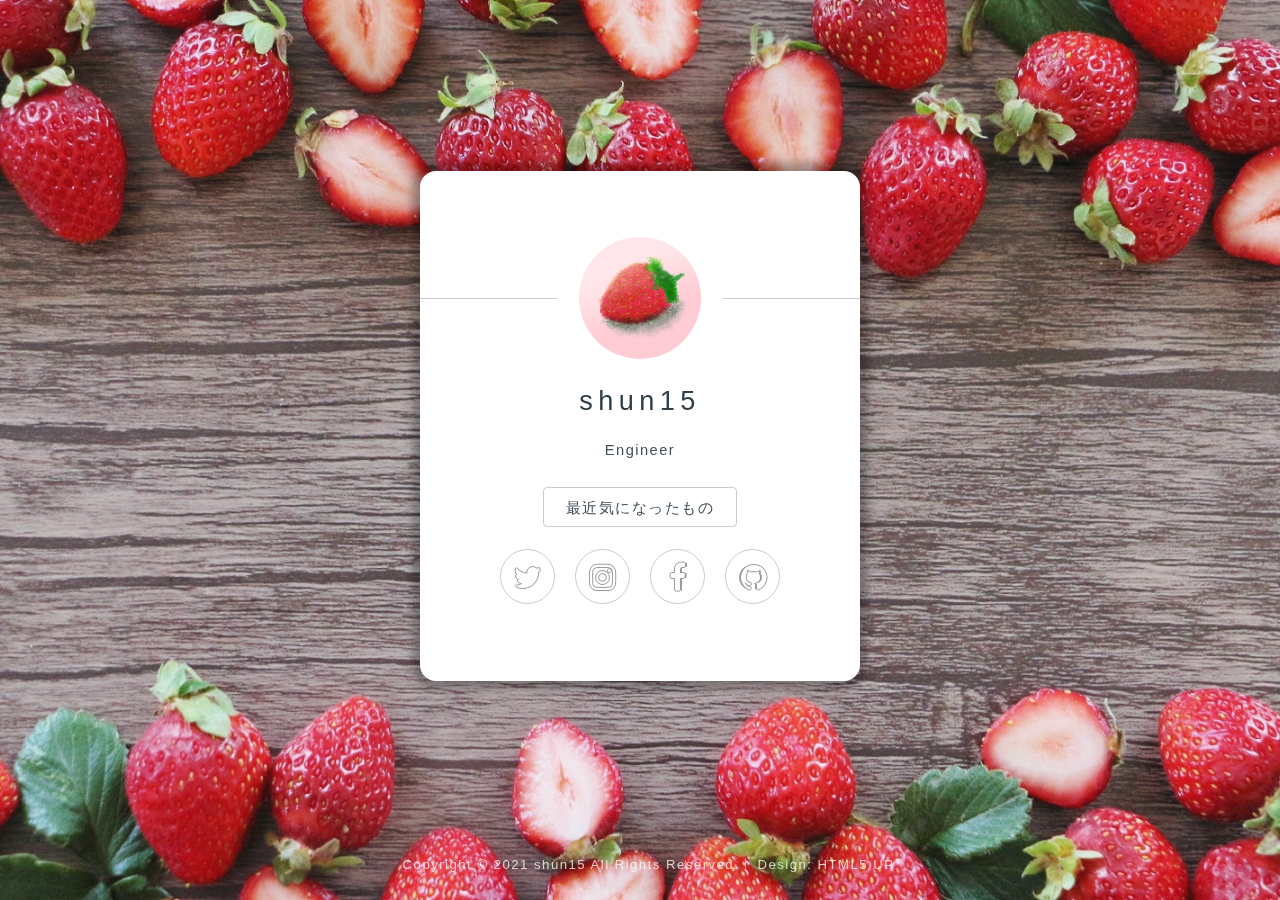
==== commit fcda8034: "19th commit" ====
--- a/index.html
+++ b/index.html
@@ -40,7 +40,7 @@
 						<header>
 							<span class="avatar"><img src="images/logo.png" alt="" /></span>
 							<h1>shun15</h1>
-							<p>Engineering Student</p>
+							<p>Engineer</p>
 						</header>
 						
 						<div class="field">
@@ -50,7 +50,7 @@
 							</ul>
 							-->
 							<ul class="actions special">
-								<li><a href="http://www.nagaoka-ct.ac.jp/st/robo/" class="button" target="_blank">長岡高専ロボティクス部</a></li>
+								<li><a href="favorite_list.html" class="button">最近気になったもの</a></li>
 							</ul>
 							<!--
 							<ul class="actions special">
@@ -98,7 +98,7 @@
 						-->
 						<footer>
 							<ul class="icons">
-								<li><a href="https://twitter.com/shun15a0" class="fa-twitter" target="_blank">Twitter</a></li>
+								<li><a href="https://twitter.com/0715milk" class="fa-twitter" target="_blank">Twitter</a></li>
 								<li><a href="https://www.instagram.com/shun15a0" class="fa-instagram" target="_blank">Instagram</a></li>
 								<li><a href="https://www.facebook.com/shunichi.ikezu" class="fa-facebook" target="_blank">Facebook</a></li>
 								<li><a href="https://github.com/ikeshun15" class="fa-github" target="_blank">GitHub</a></li>
@@ -109,7 +109,7 @@
 				<!-- Footer -->
 					<footer id="footer">
 						<ul class="copyright">
-							<li>Copyright &copy; 2018-2020 shun15 All Rights Reserved.</li><li>Design: <a href="http://html5up.net">HTML5 UP</a></li>
+							<li>Copyright &copy; 2021 shun15 All Rights Reserved.</li><li>Design: <a href="http://html5up.net">HTML5 UP</a></li>
 						</ul>
 					</footer>
 
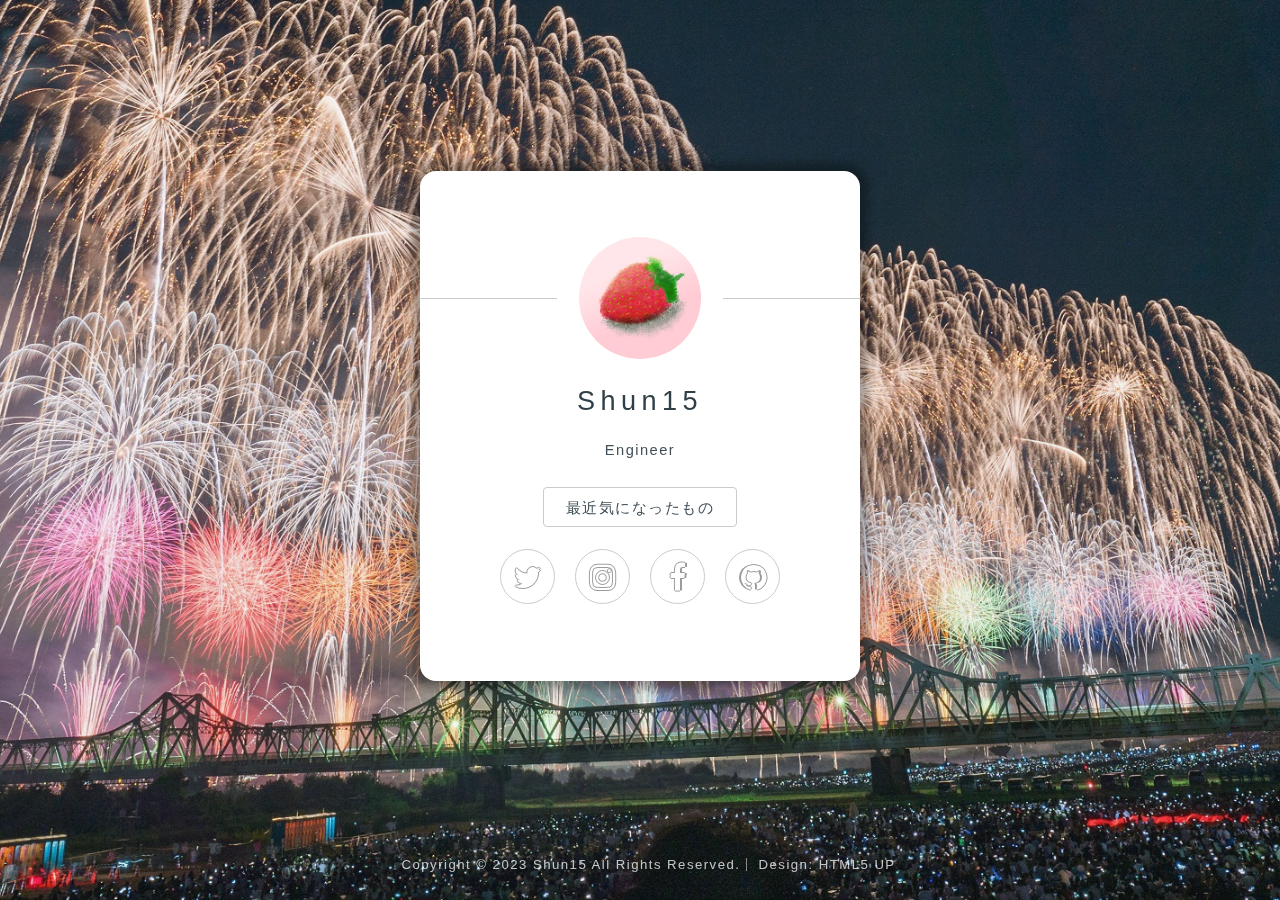
==== commit 5220ae56: "20th commit プロフィール更新とindex表記変更" ====
--- a/index.html
+++ b/index.html
@@ -20,7 +20,7 @@
         });
     </script>
 		
-		<title>shun15 Personal Website</title>
+		<title>Shun15</title>
 		
 		<!-- Favicon  -->
     		<link rel="icon" href="images/favicon.ico">
@@ -39,7 +39,7 @@
 					<section id="main">
 						<header>
 							<span class="avatar"><img src="images/logo.png" alt="" /></span>
-							<h1>shun15</h1>
+							<h1>Shun15</h1>
 							<p>Engineer</p>
 						</header>
 						
@@ -109,7 +109,7 @@
 				<!-- Footer -->
 					<footer id="footer">
 						<ul class="copyright">
-							<li>Copyright &copy; 2021 shun15 All Rights Reserved.</li><li>Design: <a href="http://html5up.net">HTML5 UP</a></li>
+							<li>Copyright &copy; 2023 Shun15 All Rights Reserved.</li><li>Design: <a href="http://html5up.net">HTML5 UP</a></li>
 						</ul>
 					</footer>
 
